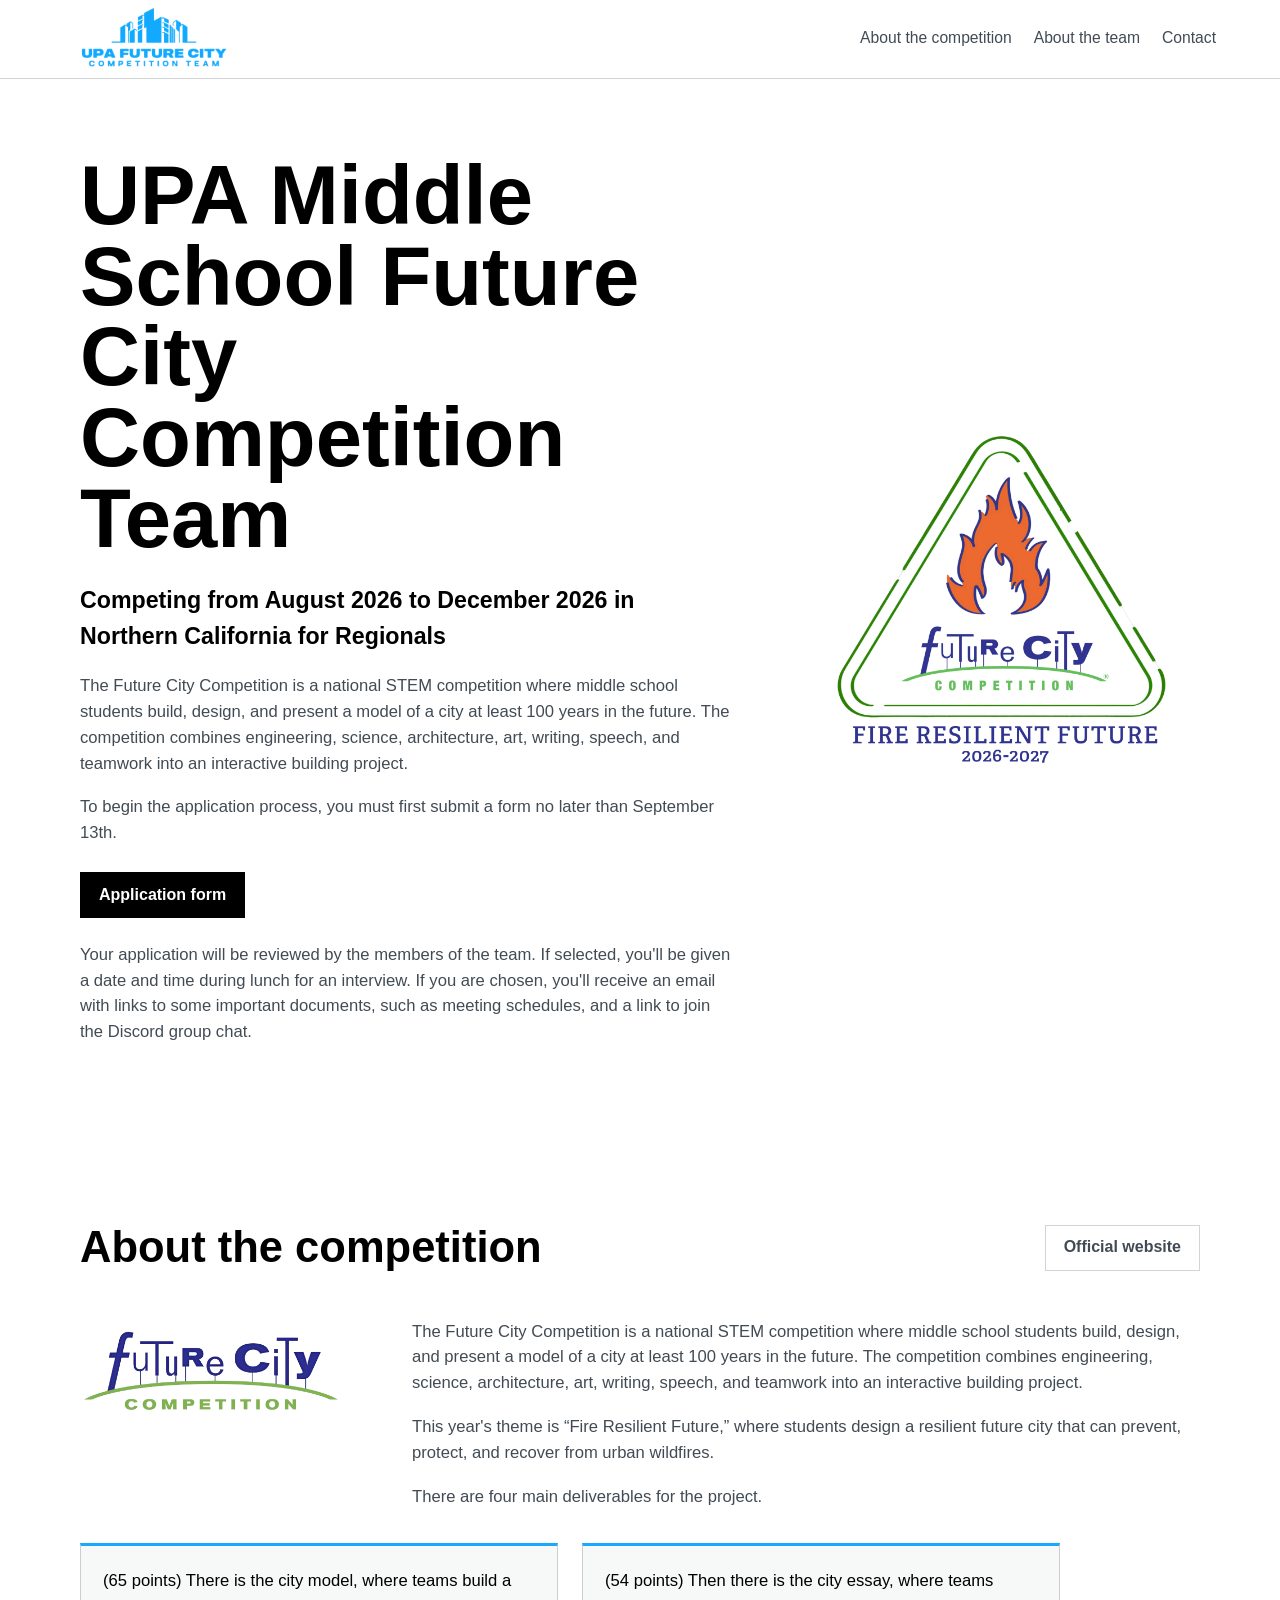
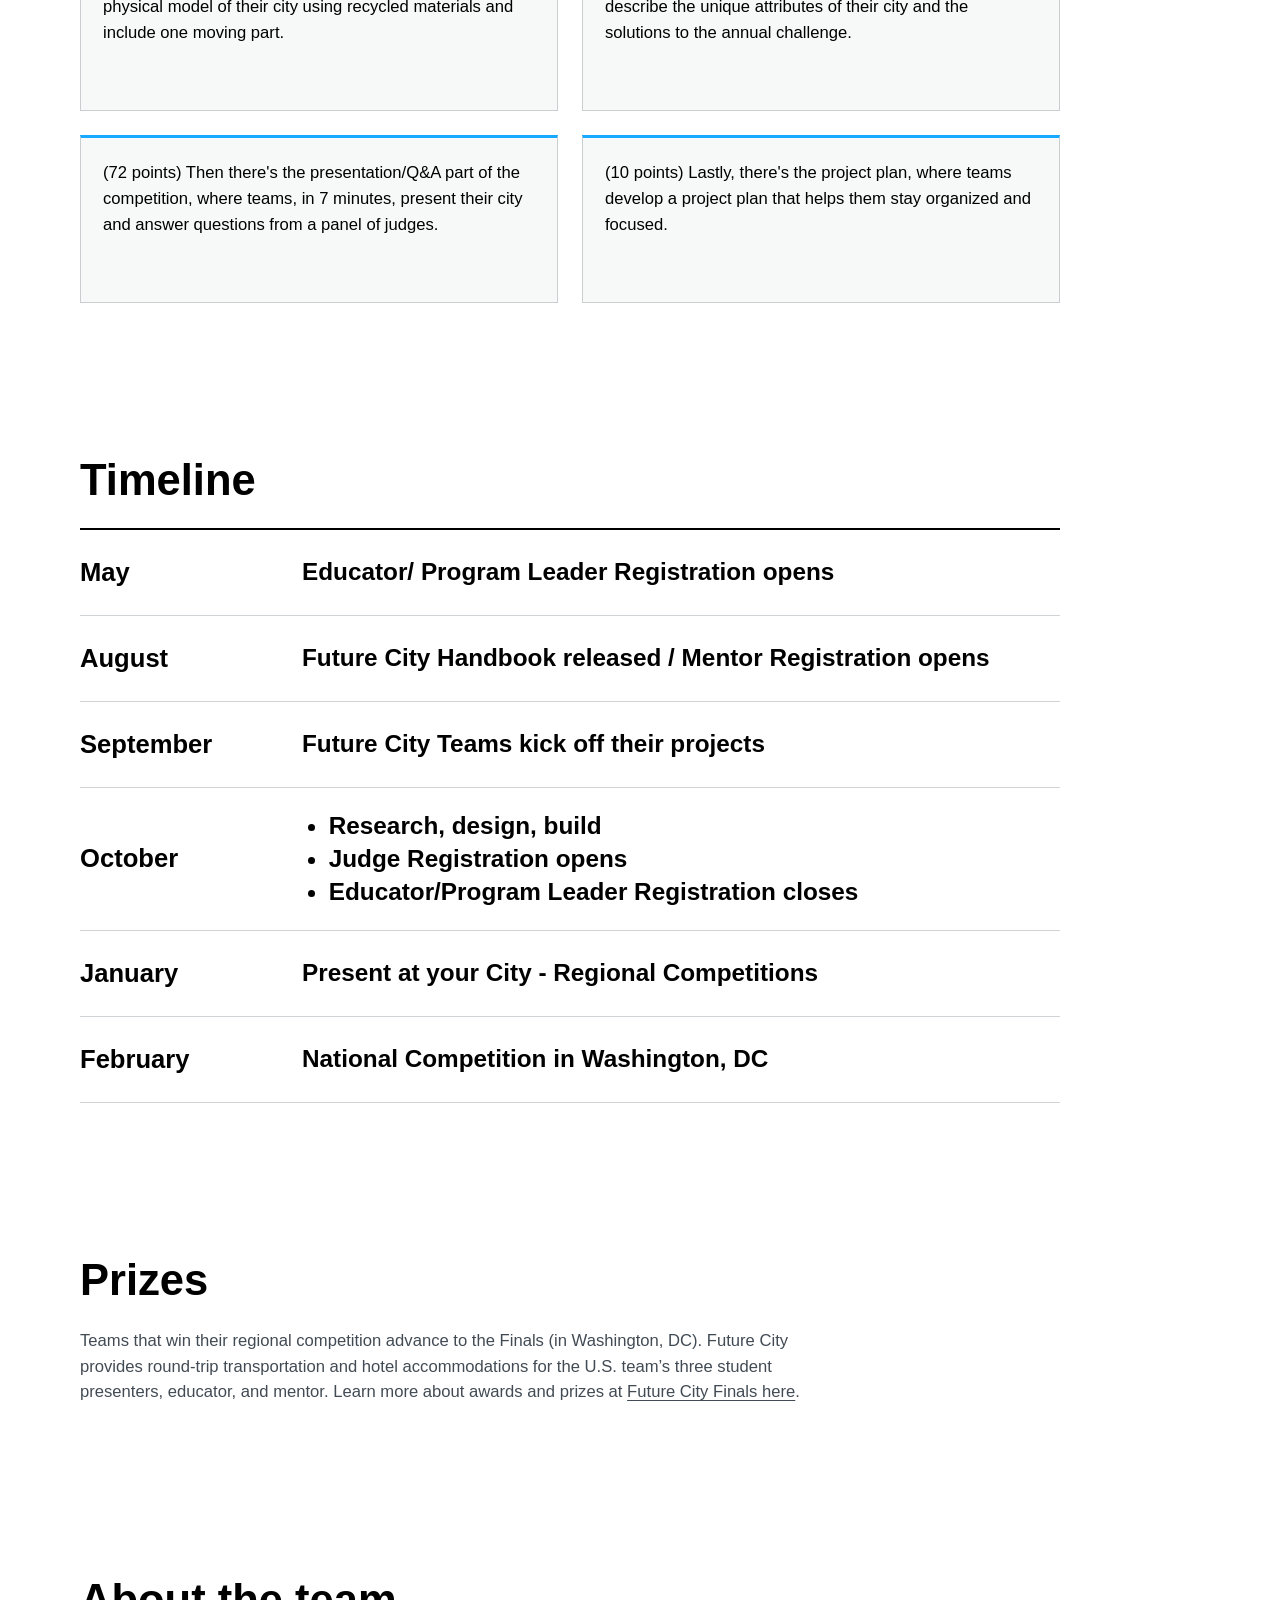
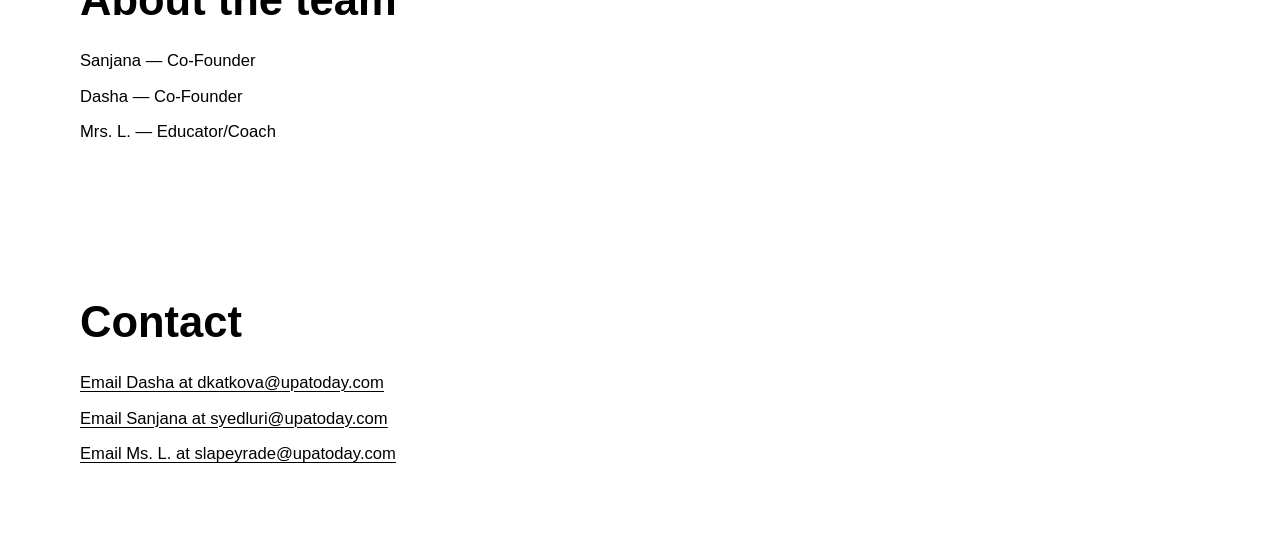
==== white-black-restart/index.html @ b8d392b0 "website half done" ====
<!DOCTYPE html>
<html lang="en">
<head>
  <meta charset="utf-8">
  <meta name="viewport" content="width=device-width, initial-scale=1">
  <title>UPA Middle School Future City Competition Team</title>
  <link rel="icon" type="image/png" href="../fcLogo.png">
  <link rel="stylesheet" href="styles.css">
</head>
<body>
  <header class="site-header">
    <a class="logo-link" href="#top" aria-label="UPA Middle School Future City Competition Team">
      <img src="../fcLogo.png" alt="UPA Future City Competition Team">
    </a>
    <nav class="site-nav" aria-label="Header buttons">
      <a href="#competition">About the competition</a>
      <a href="#team">About the team</a>
      <a href="#contact">Contact</a>
    </nav>
  </header>

  <main id="top">
    <section class="hero section">
      <div class="wrap hero-grid">
        <div class="hero-copy">
          <h1>UPA Middle School Future City Competition Team</h1>
          <p class="lead">Competing from August 2026 to December 2026 in Northern California for Regionals</p>
          <p>The Future City Competition is a national STEM competition where middle school students build, design, and present a model of a city at least 100 years in the future. The competition combines engineering, science, architecture, art, writing, speech, and teamwork into an interactive building project.</p>
          <p>To begin the application process, you must first submit a form no later than September 13th.</p>
          <a class="button" href="#">Application form</a>
          <p>Your application will be reviewed by the members of the team. If selected, you'll be given a date and time during lunch for an interview. If you are chosen, you'll receive an email with links to some important documents, such as meeting schedules, and a link to join the Discord group chat.</p>
        </div>
        <aside class="hero-logo" aria-label="Fire Resilient Future">
          <img src="../fire_resistant_logo.png" alt="Fire Resilient Future 2026-2027">
        </aside>
      </div>
    </section>

    <section id="competition" class="section section-rule">
      <div class="wrap">
        <div class="section-heading">
          <h2>About the competition</h2>
          <a class="button button-secondary" href="https://futurecity.org/">Official website</a>
        </div>

        <div class="competition-intro">
          <img src="../logo_nobg.png" alt="Future City Competition">
          <div class="text-grid">
            <p>The Future City Competition is a national STEM competition where middle school students build, design, and present a model of a city at least 100 years in the future. The competition combines engineering, science, architecture, art, writing, speech, and teamwork into an interactive building project.</p>
            <p>This year's theme is “Fire Resilient Future,” where students design a resilient future city that can prevent, protect, and recover from urban wildfires.</p>
            <p>There are four main deliverables for the project.</p>
          </div>
        </div>

        <div class="deliverables">
          <p>(65 points) There is the city model, where teams build a physical model of their city using recycled materials and include one moving part.</p>
          <p>(54 points) Then there is the city essay, where teams describe the unique attributes of their city and the solutions to the annual challenge.</p>
          <p>(72 points) Then there's the presentation/Q&amp;A part of the competition, where teams, in 7 minutes, present their city and answer questions from a panel of judges.</p>
          <p>(10 points) Lastly, there's the project plan, where teams develop a project plan that helps them stay organized and focused.</p>
        </div>
      </div>
    </section>

    <section class="section">
      <div class="wrap">
        <h2>Timeline</h2>
        <div class="timeline">
          <div class="timeline-row">
            <div class="timeline-month">May</div>
            <div class="timeline-event">Educator/ Program Leader Registration opens</div>
          </div>
          <div class="timeline-row">
            <div class="timeline-month">August</div>
            <div class="timeline-event">Future City Handbook released / Mentor Registration opens</div>
          </div>
          <div class="timeline-row">
            <div class="timeline-month">September</div>
            <div class="timeline-event">Future City Teams kick off their projects</div>
          </div>
          <div class="timeline-row">
            <div class="timeline-month">October</div>
            <div class="timeline-event">
              <ul>
                <li>Research, design, build</li>
                <li>Judge Registration opens</li>
                <li>Educator/Program Leader Registration closes</li>
              </ul>
            </div>
          </div>
          <div class="timeline-row">
            <div class="timeline-month">January</div>
            <div class="timeline-event">Present at your City - Regional Competitions</div>
          </div>
          <div class="timeline-row">
            <div class="timeline-month">February</div>
            <div class="timeline-event">National Competition in Washington, DC</div>
          </div>
        </div>
      </div>
    </section>

    <section class="section section-rule">
      <div class="wrap prize-grid">
        <h2>Prizes</h2>
        <p>Teams that win their regional competition advance to the Finals (in Washington, DC). Future City provides round-trip transportation and hotel accommodations for the U.S. team’s three student presenters, educator, and mentor. Learn more about awards and prizes at <a href="https://futurecity.org/awards/">Future City Finals here</a>.</p>
      </div>
    </section>

    <section id="team" class="section">
      <div class="wrap">
        <h2>About the team</h2>
        <div class="team-list">
          <p>Sanjana — Co-Founder</p>
          <p>Dasha — Co-Founder</p>
          <p>Mrs. L. — Educator/Coach</p>
        </div>
      </div>
    </section>

    <section id="contact" class="section section-rule">
      <div class="wrap contact-grid">
        <h2>Contact</h2>
        <div class="contact-list">
          <p><a href="mailto:dkatkova@upatoday.com">Email Dasha at dkatkova@upatoday.com</a></p>
          <p><a href="mailto:syedluri@upatoday.com">Email Sanjana at syedluri@upatoday.com</a></p>
          <p><a href="mailto:slapeyrade@upatoday.com">Email Ms. L. at slapeyrade@upatoday.com</a></p>
        </div>
      </div>
    </section>
  </main>
</body>
</html>
---- white-black-restart/styles.css ----
:root {
  color-scheme: light;
  --black: #000000;
  --slate: #424B54;
  --white: #FFFFFF;
  --accent: #18A8FF;
  --line: rgba(66, 75, 84, 0.24);
  --surface: rgba(66, 75, 84, 0.04);
}

* {
  box-sizing: border-box;
}

html {
  scroll-behavior: smooth;
}

body {
  margin: 0;
  color: var(--black);
  background: var(--white);
  font-family: Arial, Helvetica, sans-serif;
  line-height: 1.55;
}

img {
  display: block;
  max-width: 100%;
  height: auto;
}

a {
  color: inherit;
  text-decoration-thickness: 1px;
  text-underline-offset: 0.18em;
}

.site-header {
  position: sticky;
  top: 0;
  z-index: 20;
  display: grid;
  grid-template-columns: 180px 1fr;
  align-items: center;
  gap: 26px;
  padding: 8px clamp(20px, 5vw, 72px);
  background: rgba(255, 255, 255, 0.94);
  border-bottom: 1px solid var(--line);
}

.logo-link {
  display: block;
  width: 180px;
  height: 62px;
  overflow: hidden;
}

.logo-link img {
  width: 180px;
  max-width: none;
  transform: translateY(-42px);
}

.site-nav {
  display: flex;
  flex-wrap: wrap;
  justify-content: flex-end;
  gap: 8px 22px;
  font-size: 0.98rem;
}

.site-nav a {
  display: inline-flex;
  min-height: 34px;
  align-items: center;
  color: var(--slate);
  text-decoration: none;
  border-bottom: 2px solid transparent;
}

.site-nav a:hover {
  color: var(--black);
  border-color: var(--accent);
}

.wrap {
  width: min(1120px, 100%);
  margin: 0 auto;
}

.section {
  padding: clamp(50px, 6vw, 92px) clamp(22px, 5vw, 72px);
}

.section-rule {
  border-top: 0;
}

.hero {
  min-height: calc(100vh - 79px);
  display: grid;
  align-items: center;
}

.hero-grid {
  display: grid;
  grid-template-columns: minmax(0, 1.25fr) minmax(250px, 0.75fr);
  gap: clamp(36px, 6vw, 84px);
  align-items: center;
}

.hero-copy {
  max-width: 780px;
}

.hero-logo {
  padding: 0;
}

.hero-logo img {
  width: min(360px, 100%);
  margin: 0 auto;
}

h1,
h2,
p {
  margin-top: 0;
}

h1,
h2 {
  letter-spacing: 0;
}

h1 {
  max-width: 820px;
  margin-bottom: 24px;
  font-size: clamp(3rem, 6.5vw, 6rem);
  line-height: 0.97;
  overflow-wrap: anywhere;
}

h2 {
  margin-bottom: 24px;
  font-size: clamp(1.8rem, 3.4vw, 3rem);
  line-height: 1.08;
}

p {
  max-width: 780px;
  margin-bottom: 18px;
  color: var(--slate);
  font-size: 1.04rem;
  overflow-wrap: anywhere;
}

.lead {
  color: var(--black);
  font-size: clamp(1.15rem, 2vw, 1.45rem);
  font-weight: 700;
}

.button {
  display: inline-flex;
  min-height: 46px;
  align-items: center;
  margin: 8px 0 24px;
  padding: 0 18px;
  color: var(--white);
  background: var(--black);
  border: 1px solid var(--black);
  font-weight: 700;
  text-decoration: none;
}

.button:hover {
  color: var(--black);
  background: var(--accent);
  border-color: var(--accent);
}

.button-secondary {
  color: var(--slate);
  background: var(--white);
  border-color: var(--line);
}

.button-secondary:hover {
  color: var(--black);
  background: var(--white);
  border-color: var(--accent);
}

.section-heading {
  display: flex;
  align-items: flex-end;
  justify-content: space-between;
  gap: 24px;
  margin-bottom: 24px;
}

.competition-intro {
  display: grid;
  grid-template-columns: minmax(190px, 280px) minmax(0, 1fr);
  gap: 32px 52px;
  align-items: start;
  margin-bottom: 34px;
}

.competition-intro img {
  width: min(260px, 100%);
}

.text-grid {
  max-width: 830px;
}

.text-grid p:last-child {
  margin-bottom: 0;
}

.deliverables {
  display: grid;
  grid-template-columns: repeat(2, minmax(0, 1fr));
  gap: 24px;
  max-width: 980px;
  margin-top: 0;
}

.deliverables p {
  min-height: 168px;
  margin: 0;
  padding: 22px;
  color: var(--black);
  background: var(--surface);
  border: 1px solid var(--line);
  border-top: 3px solid var(--accent);
}

.timeline {
  max-width: 980px;
  border-top: 2px solid var(--black);
}

.timeline-row {
  display: grid;
  grid-template-columns: 190px minmax(0, 1fr);
  min-height: 86px;
  border-bottom: 1px solid var(--line);
}

.timeline-month,
.timeline-event {
  display: flex;
  align-items: center;
  padding: 22px 0;
}

.timeline-month {
  color: var(--black);
  font-size: clamp(1.2rem, 2vw, 1.75rem);
  font-weight: 800;
}

.timeline-event {
  padding-left: 32px;
  color: var(--black);
  font-size: clamp(1.02rem, 1.9vw, 1.55rem);
  font-weight: 700;
  line-height: 1.35;
}

.timeline-event ul {
  margin: 0;
  padding-left: 1.1em;
}

.team-list,
.contact-list {
  display: grid;
  gap: 10px;
  max-width: 760px;
}

.prize-grid p {
  max-width: 760px;
}

.team-list p,
.contact-list p {
  max-width: none;
  margin: 0;
  padding: 0;
  color: var(--black);
}

.contact-list a {
  overflow-wrap: anywhere;
}

@media (max-width: 920px) {
  .site-header,
  .hero-grid,
  .competition-intro {
    grid-template-columns: 1fr;
  }

  .site-nav {
    justify-content: flex-start;
  }

  .hero {
    min-height: auto;
  }

  .deliverables {
    grid-template-columns: repeat(2, minmax(0, 1fr));
  }

  .deliverables p {
    min-height: 150px;
  }
}

@media (max-width: 640px) {
  .site-header {
    position: static;
    gap: 8px;
    padding: 8px 22px 10px;
  }

  .logo-link {
    width: 150px;
    height: 52px;
  }

  .logo-link img {
    width: 150px;
    transform: translateY(-35px);
  }

  .site-nav {
    gap: 4px 18px;
    font-size: 0.92rem;
  }

  .section {
    padding: 42px 22px;
  }

  h1 {
    font-size: clamp(2.4rem, 11vw, 3rem);
    line-height: 1;
  }

  h2 {
    font-size: clamp(1.65rem, 8vw, 2.15rem);
  }

  .lead {
    font-size: 1.08rem;
  }

  .hero-logo {
    padding: 0;
  }

  .section-heading {
    align-items: flex-start;
    flex-direction: column;
  }

  .deliverables {
    grid-template-columns: 1fr;
  }

  .timeline-row {
    grid-template-columns: 1fr;
    min-height: auto;
  }

  .timeline-month {
    padding: 16px 0 6px;
  }

  .timeline-event {
    padding: 0 0 18px;
    border-left: 0;
    font-size: 1.04rem;
  }
}
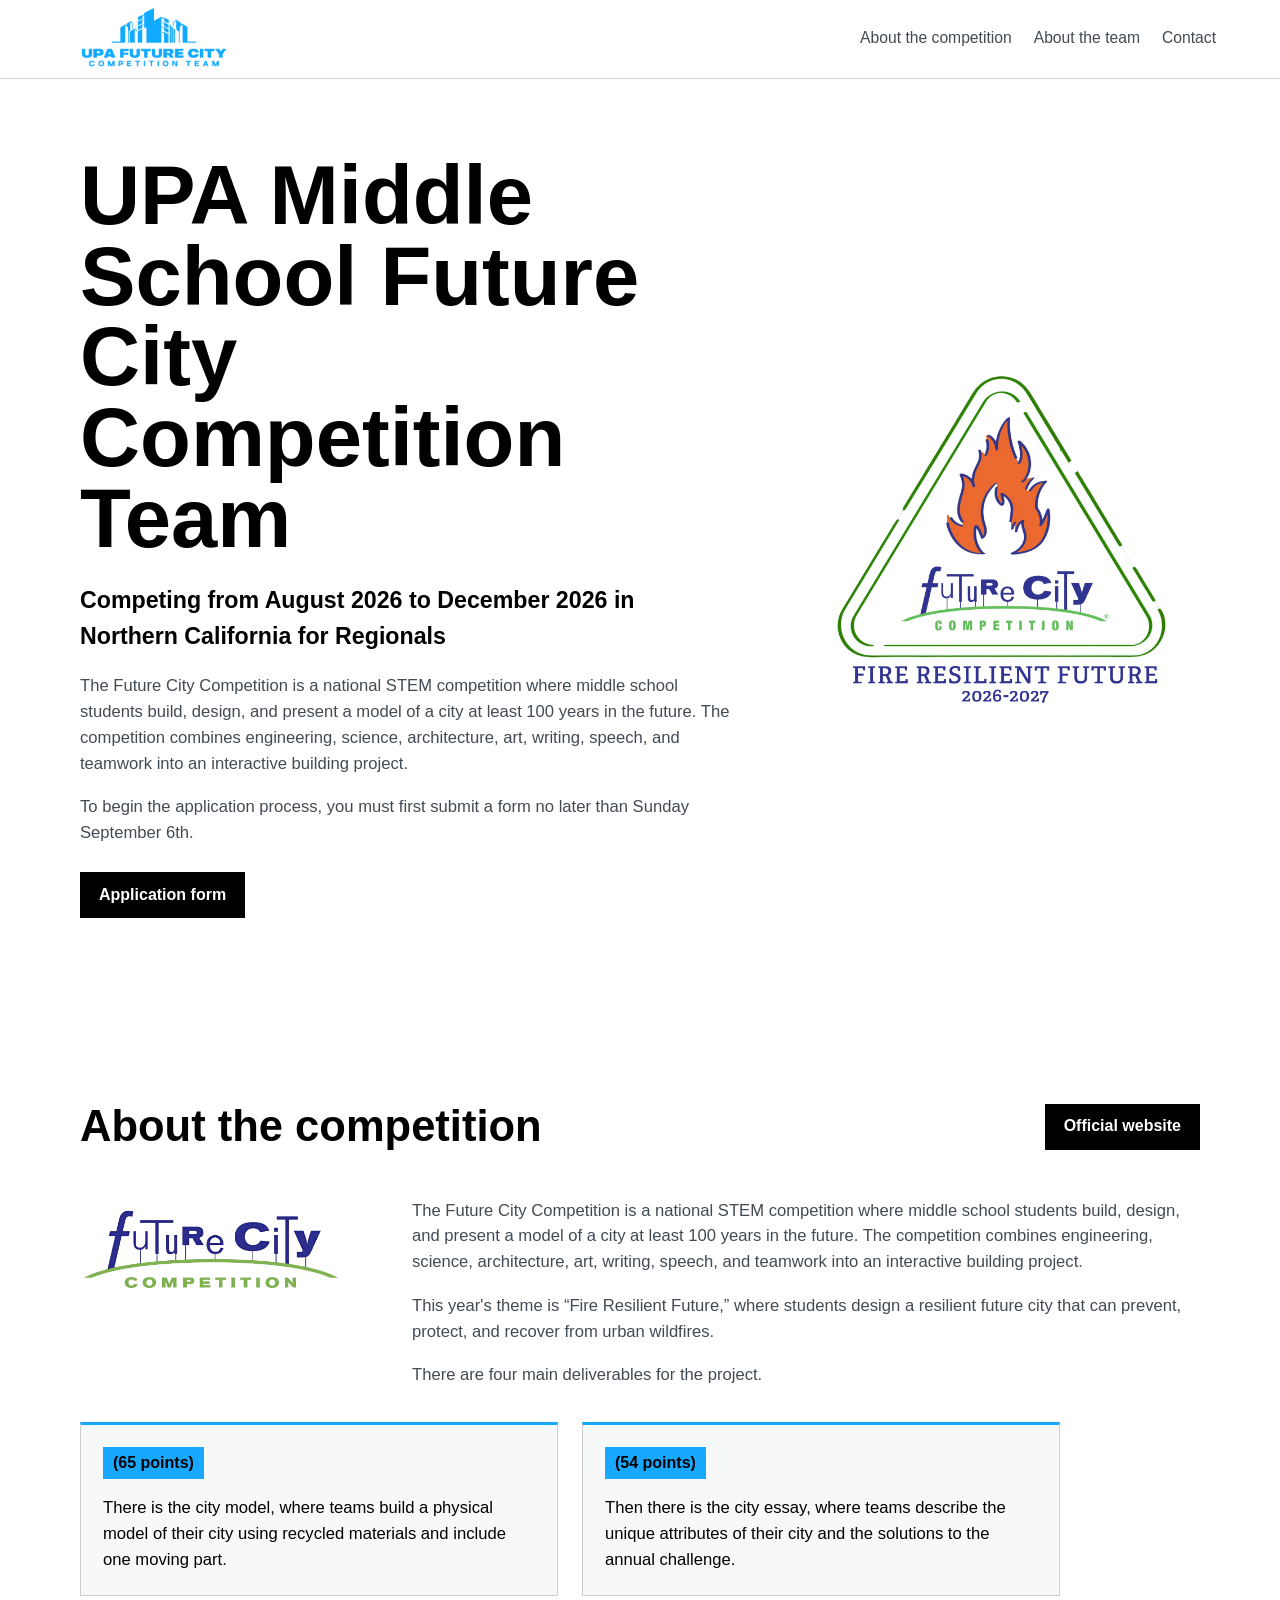
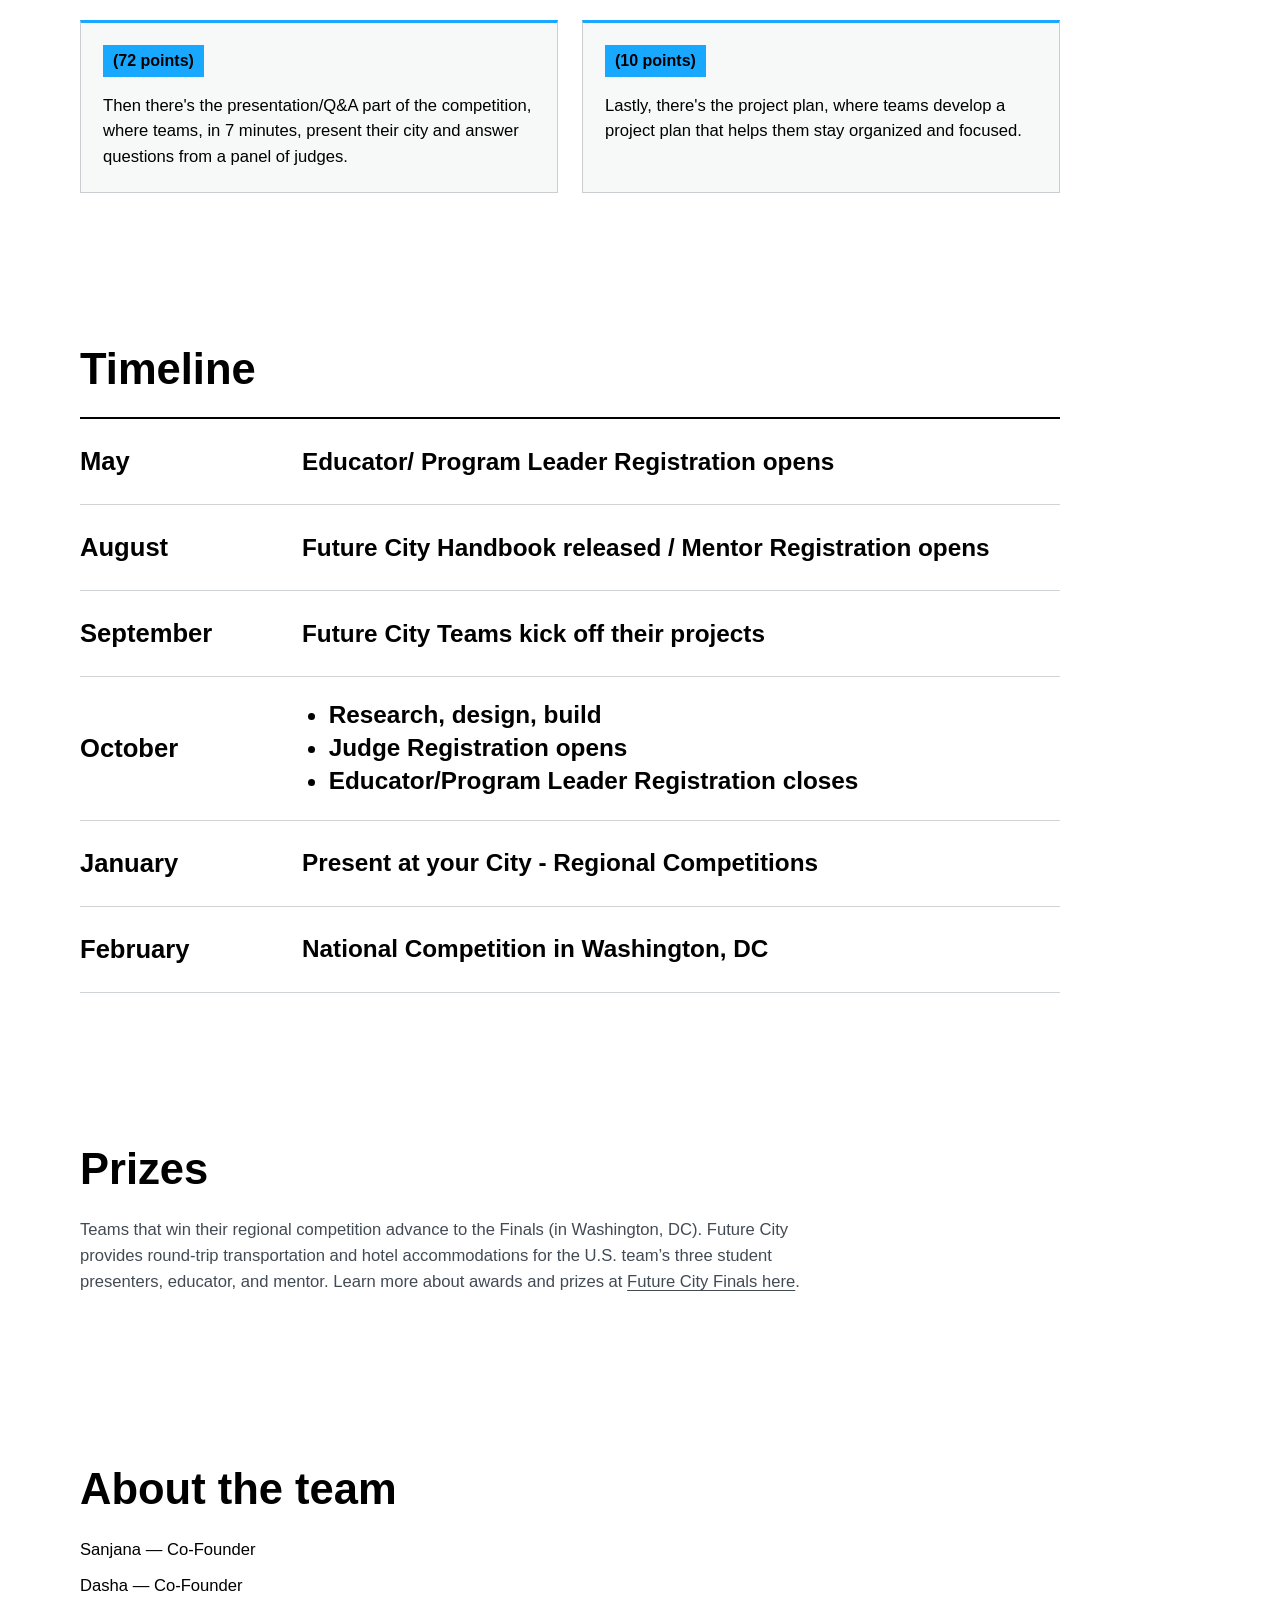
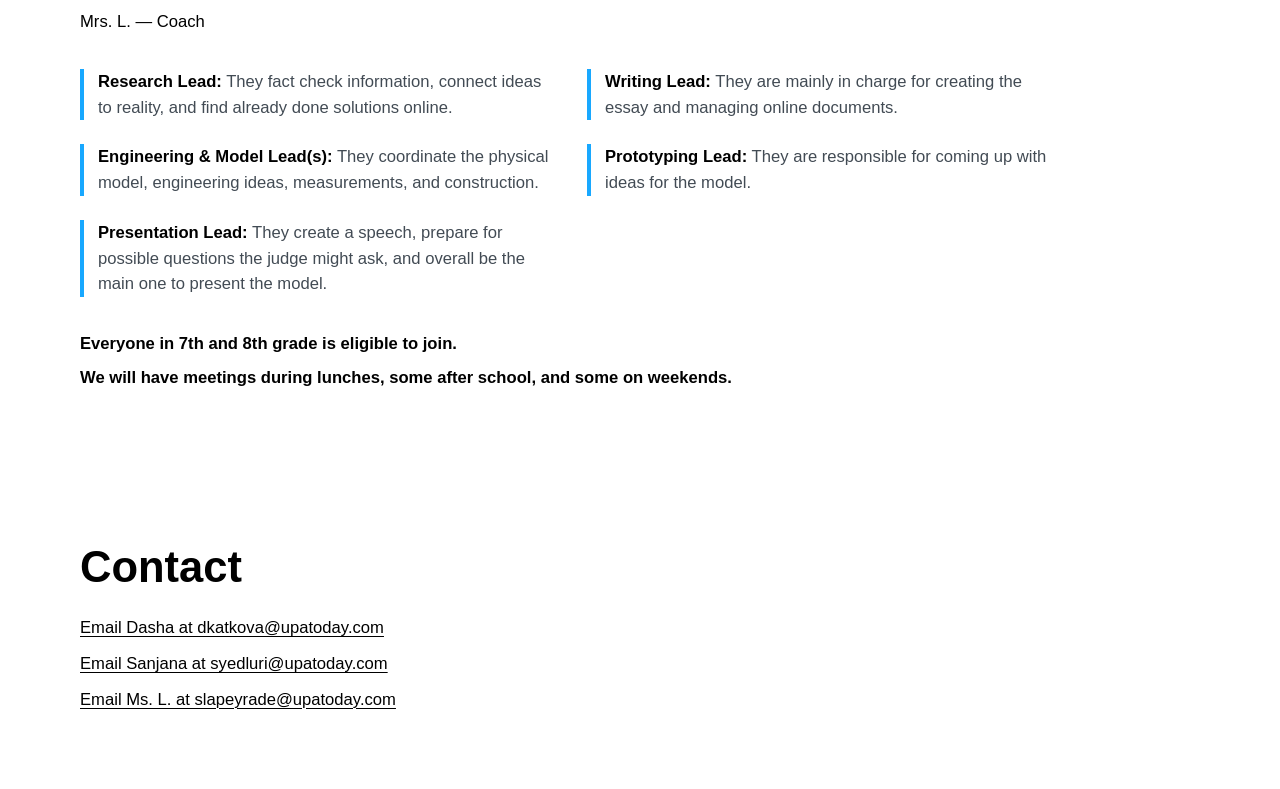
==== commit ab5022c2: "Done" ====
--- a/white-black-restart/index.html
+++ b/white-black-restart/index.html
@@ -26,9 +26,8 @@
           <h1>UPA Middle School Future City Competition Team</h1>
           <p class="lead">Competing from August 2026 to December 2026 in Northern California for Regionals</p>
           <p>The Future City Competition is a national STEM competition where middle school students build, design, and present a model of a city at least 100 years in the future. The competition combines engineering, science, architecture, art, writing, speech, and teamwork into an interactive building project.</p>
-          <p>To begin the application process, you must first submit a form no later than September 13th.</p>
-          <a class="button" href="#">Application form</a>
-          <p>Your application will be reviewed by the members of the team. If selected, you'll be given a date and time during lunch for an interview. If you are chosen, you'll receive an email with links to some important documents, such as meeting schedules, and a link to join the Discord group chat.</p>
+          <p>To begin the application process, you must first submit a form no later than Sunday September 6th.</p>
+          <a class="button" href="https://docs.google.com/forms/d/e/1FAIpQLSfVL1PkR20WRqDulu58oF0OUuikVPSNeJQ-HnuqiAuvWdm-sw/viewform?fbzx=2109832486138304404">Application form</a>
         </div>
         <aside class="hero-logo" aria-label="Fire Resilient Future">
           <img src="../fire_resistant_logo.png" alt="Fire Resilient Future 2026-2027">
@@ -40,7 +39,7 @@
       <div class="wrap">
         <div class="section-heading">
           <h2>About the competition</h2>
-          <a class="button button-secondary" href="https://futurecity.org/">Official website</a>
+          <a class="button" href="https://futurecity.org/">Official website</a>
         </div>
 
         <div class="competition-intro">
@@ -53,10 +52,22 @@
         </div>
 
         <div class="deliverables">
-          <p>(65 points) There is the city model, where teams build a physical model of their city using recycled materials and include one moving part.</p>
-          <p>(54 points) Then there is the city essay, where teams describe the unique attributes of their city and the solutions to the annual challenge.</p>
-          <p>(72 points) Then there's the presentation/Q&amp;A part of the competition, where teams, in 7 minutes, present their city and answer questions from a panel of judges.</p>
-          <p>(10 points) Lastly, there's the project plan, where teams develop a project plan that helps them stay organized and focused.</p>
+          <div class="deliverable">
+            <span class="points">(65 points)</span>
+            <p>There is the city model, where teams build a physical model of their city using recycled materials and include one moving part.</p>
+          </div>
+          <div class="deliverable">
+            <span class="points">(54 points)</span>
+            <p>Then there is the city essay, where teams describe the unique attributes of their city and the solutions to the annual challenge.</p>
+          </div>
+          <div class="deliverable">
+            <span class="points">(72 points)</span>
+            <p>Then there's the presentation/Q&amp;A part of the competition, where teams, in 7 minutes, present their city and answer questions from a panel of judges.</p>
+          </div>
+          <div class="deliverable">
+            <span class="points">(10 points)</span>
+            <p>Lastly, there's the project plan, where teams develop a project plan that helps them stay organized and focused.</p>
+          </div>
         </div>
       </div>
     </section>
@@ -112,7 +123,28 @@
         <div class="team-list">
           <p>Sanjana — Co-Founder</p>
           <p>Dasha — Co-Founder</p>
-          <p>Mrs. L. — Educator/Coach</p>
+          <p>Mrs. L. — Coach</p>
+        </div>
+        <div class="role-list">
+          <div class="role-item">
+            <p><strong>Research Lead:</strong> They fact check information, connect ideas to reality, and find already done solutions online.</p>
+          </div>
+          <div class="role-item">
+            <p><strong>Writing Lead:</strong> They are mainly in charge for creating the essay and managing online documents.</p>
+          </div>
+          <div class="role-item">
+            <p><strong>Engineering &amp; Model Lead(s):</strong> They coordinate the physical model, engineering ideas, measurements, and construction.</p>
+          </div>
+          <div class="role-item">
+            <p><strong>Prototyping Lead:</strong> They are responsible for coming up with ideas for the model.</p>
+          </div>
+          <div class="role-item">
+            <p><strong>Presentation Lead:</strong> They create a speech, prepare for possible questions the judge might ask, and overall be the main one to present the model.</p>
+          </div>
+        </div>
+        <div class="team-notes">
+          <p>Everyone in 7th and 8th grade is eligible to join.</p>
+          <p>We will have meetings during lunches, some after school, and some on weekends.</p>
         </div>
       </div>
     </section>
--- a/white-black-restart/styles.css
+++ b/white-black-restart/styles.css
@@ -8,6 +8,12 @@
   --surface: rgba(66, 75, 84, 0.04);
 }
 
+@font-face {
+  font-family: "Bearhug";
+  src: local("Bearhug"), local("Bear Hug");
+  font-display: swap;
+}
+
 * {
   box-sizing: border-box;
 }
@@ -137,6 +143,7 @@
 h1 {
   max-width: 820px;
   margin-bottom: 24px;
+  font-family: "Bearhug", Arial, Helvetica, sans-serif;
   font-size: clamp(3rem, 6.5vw, 6rem);
   line-height: 0.97;
   overflow-wrap: anywhere;
@@ -229,7 +236,7 @@
   margin-top: 0;
 }
 
-.deliverables p {
+.deliverable {
   min-height: 168px;
   margin: 0;
   padding: 22px;
@@ -239,6 +246,20 @@
   border-top: 3px solid var(--accent);
 }
 
+.deliverable p {
+  margin: 16px 0 0;
+  color: var(--black);
+}
+
+.points {
+  display: inline-block;
+  padding: 8px 10px;
+  color: var(--black);
+  background: var(--accent);
+  font-weight: 800;
+  line-height: 1;
+}
+
 .timeline {
   max-width: 980px;
   border-top: 2px solid var(--black);
@@ -284,6 +305,42 @@
   max-width: 760px;
 }
 
+.role-list {
+  display: grid;
+  grid-template-columns: repeat(2, minmax(0, 1fr));
+  gap: 24px 34px;
+  max-width: 980px;
+  margin-top: 34px;
+}
+
+.role-item {
+  padding-left: 18px;
+  box-shadow: inset 4px 0 0 var(--accent);
+}
+
+.role-item p {
+  max-width: none;
+  margin: 0;
+  color: var(--slate);
+}
+
+.role-item strong {
+  color: var(--black);
+}
+
+.team-notes {
+  display: grid;
+  gap: 8px;
+  max-width: 760px;
+  margin-top: 34px;
+}
+
+.team-notes p {
+  margin: 0;
+  color: var(--black);
+  font-weight: 700;
+}
+
 .prize-grid p {
   max-width: 760px;
 }
@@ -303,7 +360,8 @@
 @media (max-width: 920px) {
   .site-header,
   .hero-grid,
-  .competition-intro {
+  .competition-intro,
+  .role-list {
     grid-template-columns: 1fr;
   }
 
